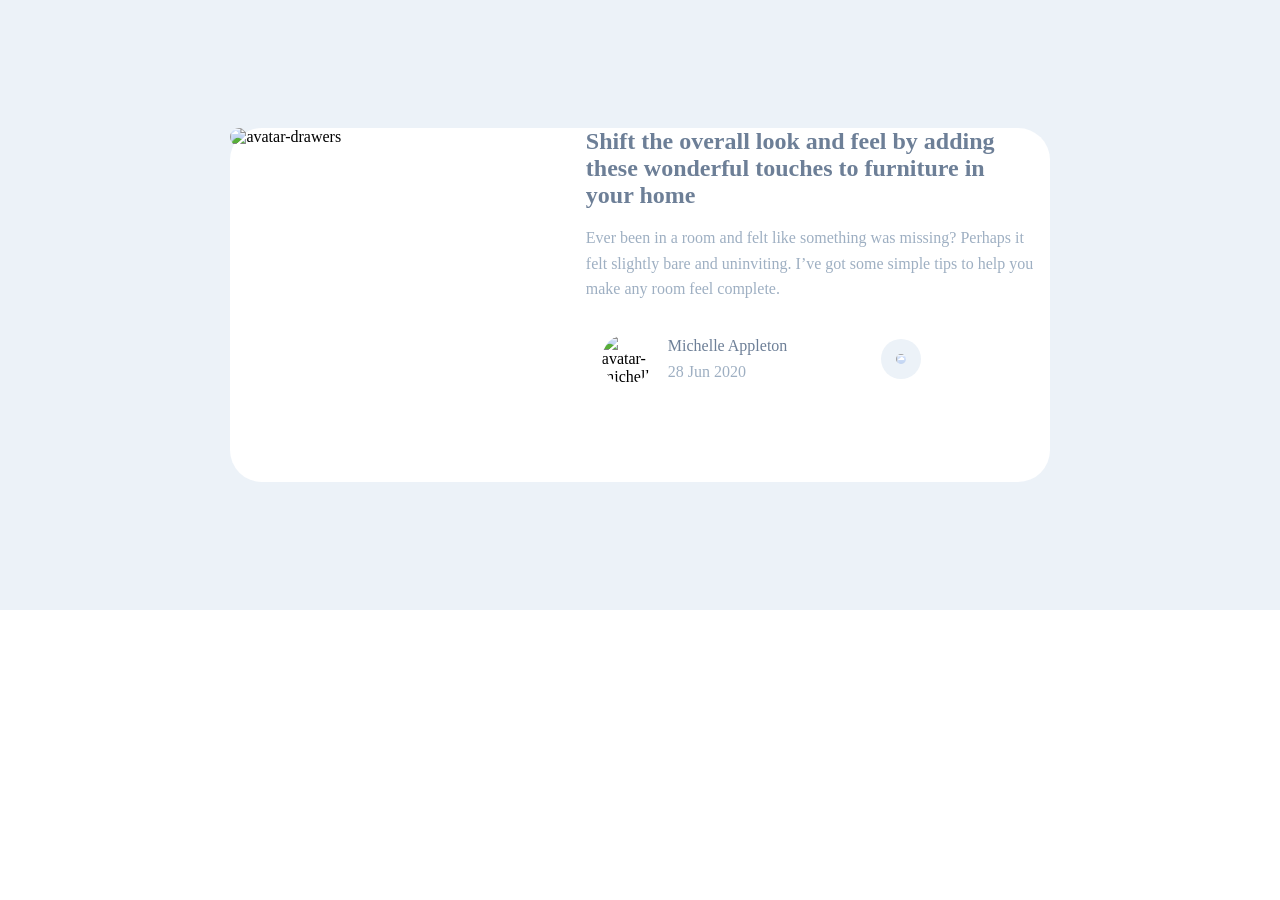
==== index.html @ 8f748bbc "refactor: update icon visibility handling for share buttons" ====
<!doctype html>
<html lang="en">
  <head>
    <meta charset="UTF-8" />
    <meta name="viewport" content="width=device-width, initial-scale=1.0" />
    <title>article-preview-component-master</title>
    <link rel="stylesheet" href="style.css" />
    <link
      rel="shortcut icon"
      href="./images/favicon-32x32.png"
      type="image/x-icon"
    />
  </head>
  <body>
    <main>
      <section>
        <div class="rightside">
          <img src="./images/drawers.jpg" alt="avatar-drawers" />
        </div>
        <div class="content">
          <h2>
            Shift the overall look and feel by adding these wonderful touches to
            furniture in your home
          </h2>
          <p>
            Ever been in a room and felt like something was missing? Perhaps it
            felt slightly bare and uninviting. I’ve got some simple tips to help
            you make any room feel complete.
          </p>
          <div class="author">
            <img src="./images/avatar-michelle.jpg" alt="avatar-michelle" />
            <div class="author-info">
              <p>Michelle Appleton</p>
              <span>28 Jun 2020</span>
            </div>
            <button class="button">
              <img src="./images/icon-share.svg" alt="share" />
            </button>
          </div>
          <div class="icons icon--nonvisible">
            <p>share</p>
            <img src="./images/icon-pinterest.svg" alt="pinterest" />
            <img src="./images/icon-facebook.svg" alt="facebook" />
            <img src="./images/icon-twitter.svg" alt="twitter" />
          </div>
        </div>
      </section>
    </main>
    <script src="./main.js" async></script>
  </body>
</html>
---- style.css ----
@import url("https://fonts.googleapis.com/css2?family=Manrope:wght@200..800&family=Young+Serif&display=swap");

.young-serif-regular {
  font-family: "Manrope", sans-serif;
  font-optical-sizing: auto;
  font-style: normal;
}

* {
  margin: 0%;
  padding: 0%;
  box-sizing: border-box;
}

:root {
  --main-background: hsl(210, 46%, 95%);
  --text-section: hsl(212, 23%, 69%);
  --social-background: hsl(217, 19%, 35%);
  --text-color: hsl(214, 17%, 51%);
}
body {
  font-family: young-serif-regular sans-serif;
}
main {
  background-color: var(--main-background);
  display: flex;
  justify-content: center;
  align-items: center;
  padding: 10%;
}
section {
  width: 80%;
  background-color: white;
  display: grid;
  grid-template-columns: repeat(2, 1fr);
  border-radius: 2em;
}
.rightside {
  width: 100%;
}
.rightside img {
  width: 100%;
  border-radius: 3em 0 0 3em;
}
.content {
  display: grid;
  grid-template-rows: repeat(auto-fill, minmax(1fr, 100px));
  align-content: center;
  padding: 0 1em;
  gap: 1em;
}
.content h2 {
  color: var(--text-color);
}
.content p,
span {
  color: var(--text-section);
  line-height: 1.6em;
}
.author {
  display: flex;
  justify-content: start;
  align-items: center;
  opacity: 1;
  visibility: visible;
  transition:
    opacity 0.3s ease,
    visibility 0.3s ease;
}
.author.is-hidden {
  opacity: 0;
  visibility: hidden;
}
.author p {
  color: var(--text-color);
  font: bold;
}
.author img {
  width: 50px;
  height: 50px;
  margin: 1em;
  border-radius: 50%;
}
button {
  background-color: var(--main-background);
  border: none;
  border-radius: 50%;
  margin-left: 7em;
  width: 40px;
  height: 40px;
  cursor: pointer;
  display: flex;
  justify-content: center;
  align-items: center;
}
button img {
  width: 10px !important;
  height: 10px !important;
}
.icons {
  background-color: var(--text-color);
  display: flex;
  width: fit-content;
  padding: 1em;
  border-radius: 1em;
  gap: 2em;
  transform: translate(200px, -170px);
}
.icon--nonvisible {
  visibility: hidden;
}
.icon--visible {
  visibility: visible;
}
.icons::after {
  content: "▼";
  color: var(--text-color);
  transform: translate(-160px, 30px);
  font-size: 1em;
}
.icons p {
  text-transform: capitalize;
  letter-spacing: 1em;
}

@media screen and (max-width: 1000px) {
  section {
    width: 100%;
    grid-template-columns: repeat(1, 1fr);
  }

  .rightside img {
    border-radius: 3em 3em 0 0em;
    width: 100%;
  }
  .icons {
    width: 100%;
    transform: translate(100px, -170px);
  }
  .author {
    font-size: 13px;
  }
  button {
    margin-left: 2em;
  }
  .icons-small-screen {
    transform: translate(-10px, 0);
    width: 100%;
    border-radius: 0 0 2em 2em;
    visibility: visible;
  }
  .icons p {
    letter-spacing: 0em;
  }
  .icons img {
    width: 20px;
    height: 20px;
  }
}
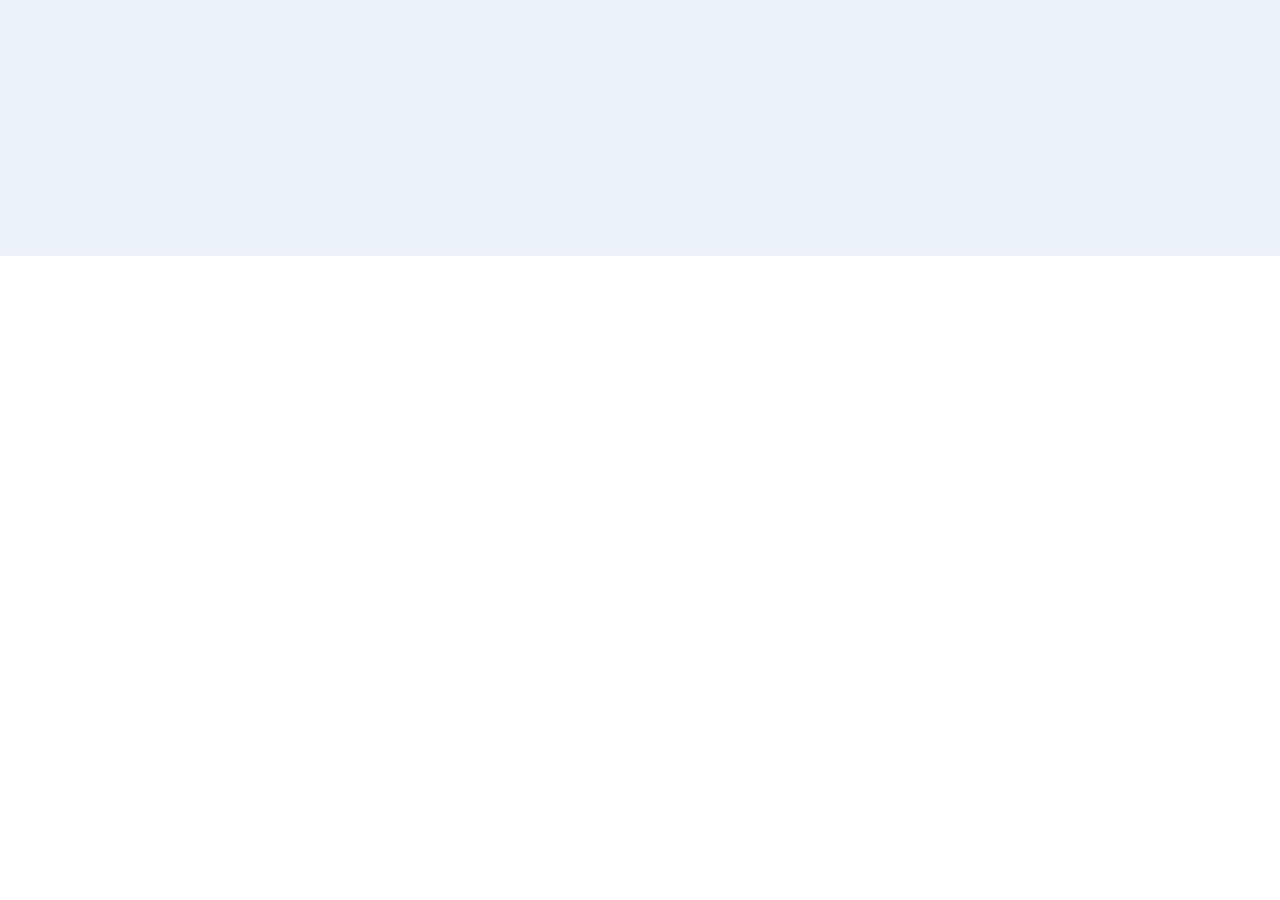
==== commit 9ee467b9: "add link of (style & favico ) and script tags" ====
--- a/index.html
+++ b/index.html
@@ -3,49 +3,18 @@
   <head>
     <meta charset="UTF-8" />
     <meta name="viewport" content="width=device-width, initial-scale=1.0" />
-    <title>article-preview-component-master</title>
+    <title>newsletter-sign-up-with-success-massage</title>
     <link rel="stylesheet" href="style.css" />
     <link
       rel="shortcut icon"
-      href="./images/favicon-32x32.png"
+      href="./assets/images/favicon-32x32.png"
       type="image/x-icon"
     />
   </head>
   <body>
     <main>
-      <section>
-        <div class="rightside">
-          <img src="./images/drawers.jpg" alt="avatar-drawers" />
-        </div>
-        <div class="content">
-          <h2>
-            Shift the overall look and feel by adding these wonderful touches to
-            furniture in your home
-          </h2>
-          <p>
-            Ever been in a room and felt like something was missing? Perhaps it
-            felt slightly bare and uninviting. I’ve got some simple tips to help
-            you make any room feel complete.
-          </p>
-          <div class="author">
-            <img src="./images/avatar-michelle.jpg" alt="avatar-michelle" />
-            <div class="author-info">
-              <p>Michelle Appleton</p>
-              <span>28 Jun 2020</span>
-            </div>
-            <button class="button">
-              <img src="./images/icon-share.svg" alt="share" />
-            </button>
-          </div>
-          <div class="icons icon--nonvisible">
-            <p>share</p>
-            <img src="./images/icon-pinterest.svg" alt="pinterest" />
-            <img src="./images/icon-facebook.svg" alt="facebook" />
-            <img src="./images/icon-twitter.svg" alt="twitter" />
-          </div>
-        </div>
-      </section>
+        
     </main>
-    <script src="./main.js" async></script>
+    <script src="./main.js"></script>
   </body>
 </html>
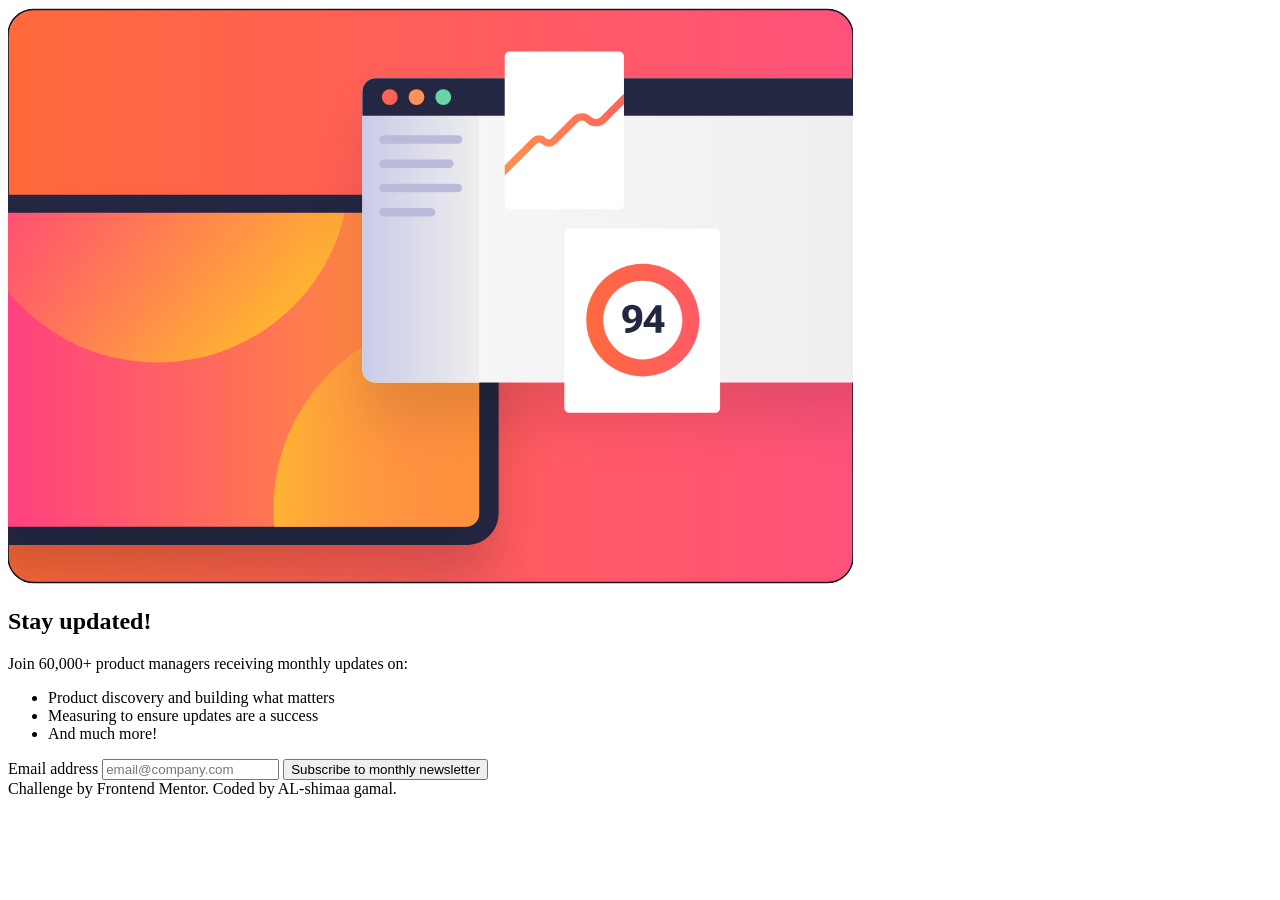
==== commit c7c8999c: "put the main text in index page , repaire css and script files" ====
--- a/index.html
+++ b/index.html
@@ -13,8 +13,41 @@
   </head>
   <body>
     <main>
-        
+      <section>
+        <aside>
+          <img
+            src="./assets/images/illustration-sign-up-desktop.svg"
+            alt="illustration"
+            srcset="
+              ./assets/images/illustration-sign-up-tablet.svg 800w,
+              ./assets/images/illustration-sign-up-tablet.svg 400w
+            "
+          />
+        </aside>
+        <div class="content">
+          <h1>Stay updated!</h1>
+          <p>Join 60,000+ product managers receiving monthly updates on:</p>
+          <ul>
+            <li>Product discovery and building what matters</li>
+            <li>Measuring to ensure updates are a success</li>
+            <li>And much more!</li>
+          </ul>
+          <form>
+            <label for="mail">
+              Email address
+              <input
+                type="email"
+                name="mail"
+                id="mail"
+                placeholder="email@company.com "
+              />
+            </label>
+            <button type="submit">Subscribe to monthly newsletter</button>
+          </form>
+        </div>
+      </section>
     </main>
+    <footer>Challenge by Frontend Mentor. Coded by AL-shimaa gamal.</footer>
     <script src="./main.js"></script>
   </body>
 </html>
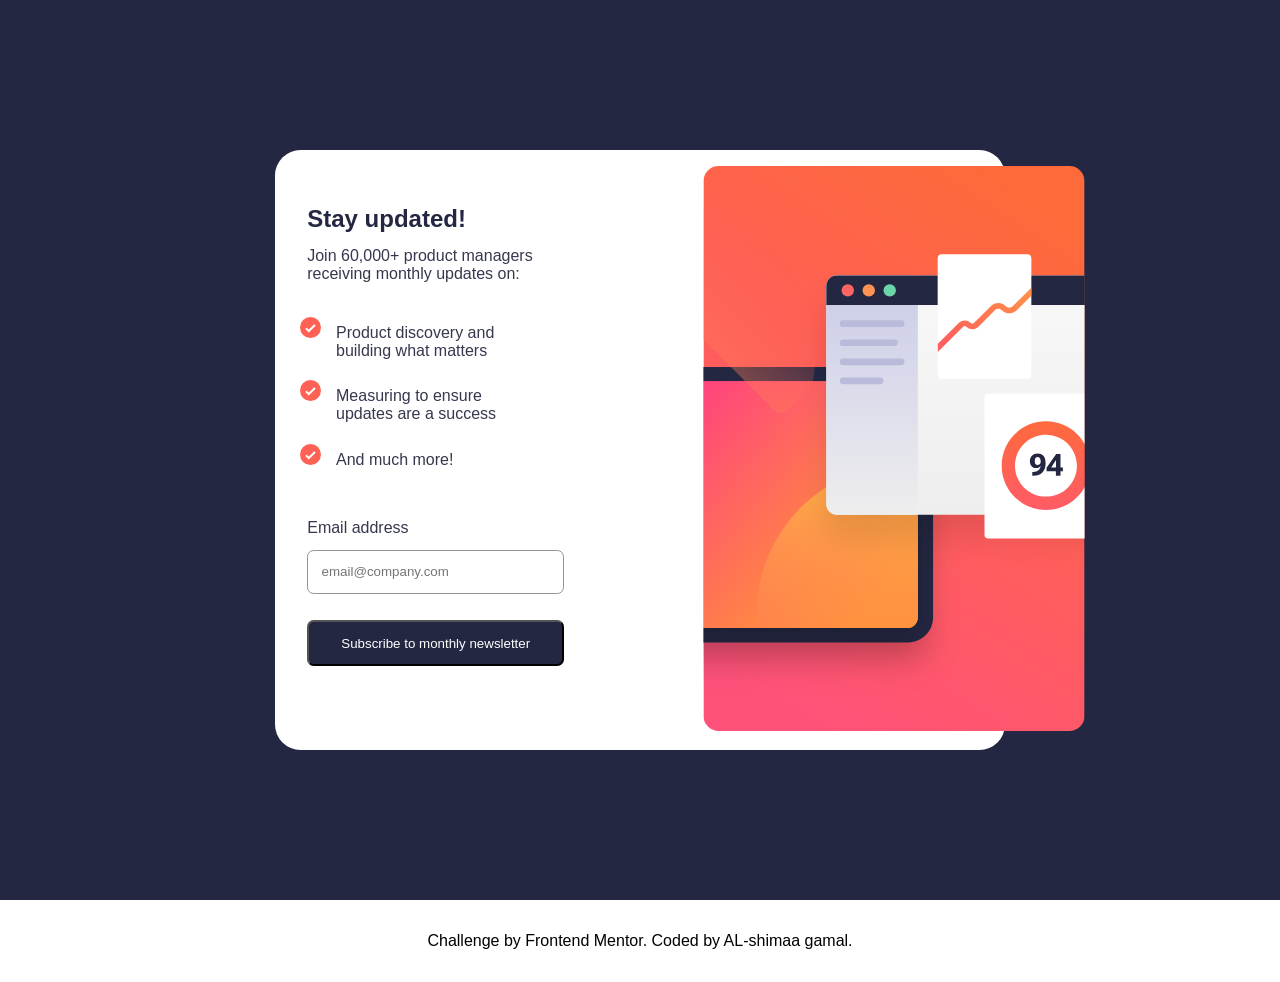
==== commit d52038dd: "add style for design , some classes in html   and error section" ====
--- a/index.html
+++ b/index.html
@@ -16,11 +16,12 @@
       <section>
         <aside>
           <img
+            class="illustration"
             src="./assets/images/illustration-sign-up-desktop.svg"
             alt="illustration"
             srcset="
-              ./assets/images/illustration-sign-up-tablet.svg 800w,
-              ./assets/images/illustration-sign-up-tablet.svg 400w
+              ./assets/images/illustration-sign-up-tablet.svg 
+              ./assets/images/illustration-sign-up-mobile.svg 
             "
           />
         </aside>
@@ -33,15 +34,15 @@
             <li>And much more!</li>
           </ul>
           <form>
-            <label for="mail">
-              Email address
-              <input
-                type="email"
-                name="mail"
-                id="mail"
-                placeholder="email@company.com "
-              />
-            </label>
+            <label for="mail"> Email address </label>
+            <span class="error"> valid email required </span>
+            <input
+              type="email"
+              name="mail"
+              id="mail"
+              placeholder="email@company.com "
+            />
+
             <button type="submit">Subscribe to monthly newsletter</button>
           </form>
         </div>
--- a/style.css
+++ b/style.css
@@ -0,0 +1,161 @@
+* {
+  margin: 0;
+  padding: 0;
+  box-sizing: border-box;
+}
+:root {
+  --error-color: hsl(4, 100%, 67%);
+  --Blue-800: hsl(234, 29%, 20%);
+  --Blue-700: hsl(235, 18%, 26%);
+  --Grey: hsl(0, 0%, 58%);
+  --White: hsl(0, 0%, 100%);
+}
+body {
+  font-family: "Roboto", sans-serif;
+}
+main {
+  width: 100%;
+  height: 100vh;
+  background-color: var(--Blue-800);
+  display: flex;
+  justify-content: center;
+  align-items: center;
+  padding: 2em;
+}
+section {
+  width: 60%;
+  height: 600px;
+  background-color: var(--White);
+  border-radius: 1.6em;
+  display: flex;
+  justify-content: center;
+  align-items: center;
+}
+section :nth-child(1) {
+  order: 2;
+}
+section :nth-child(2) {
+  order: 1;
+}
+aside {
+  width: 56%;
+  margin: 4em 0;
+}
+.illustration {
+  width: 596px;
+  height: 565px;
+}
+.content {
+  order: 1;
+  padding: 2em;
+  color: var(--Blue-700);
+}
+h1 {
+  padding-bottom: 0.6em;
+  color: var(--Blue-800);
+}
+p {
+  color: var(--Blue-700);
+}
+ul {
+  list-style-image: url(./assets/images/icon-list.svg);
+  padding: 1.3em;
+}
+li {
+  margin: 0.3em 0;
+  padding: 0.5em;
+}
+form {
+  padding: 1em 0;
+}
+label {
+  font: bold;
+  display: inline-block;
+}
+input {
+  width: 100%;
+  padding: 1em;
+  margin: 1em 0;
+  border: 1px solid var(--Grey);
+  border-radius: 0.5em;
+}
+
+input:hover {
+  border: 1px solid var(--error-color) !important;
+  box-shadow: 2px 2px 5px var(--error-color);
+}
+input:focus {
+  border: 1px solid var(--error-color) !important;
+  box-shadow: 2px 2px 5px var(--error-color);
+}
+button {
+  background-color: var(--Blue-800);
+  color: var(--White);
+  width: 100%;
+  padding: 1em;
+  margin: 1em 0;
+  border-radius: 0.5em;
+}
+.error {
+  visibility: hidden;
+  font-size: 12px;
+  color: red;
+  float: right;
+}
+footer {
+  text-align: center;
+  margin: 2em;
+}
+@media screen and (max-width: 1138px) {
+  main {
+    height: 100%;
+    padding: 3em;
+  }
+  section {
+    width: 70%;
+    height: 100%;
+    flex-direction: column;
+    margin-bottom: 4em;
+    padding: 0%;
+  }
+  section :nth-child(1) {
+    order: 1;
+  }
+  section :nth-child(2) {
+    order: 2;
+  }
+  aside {
+    width: 63vw;
+    margin: 0;
+  }
+  .illustration {
+    width: 100%;
+    height: 100%;
+  }
+}
+@media screen and (max-width: 800px) {
+  main {
+    height: 100%;
+    padding: 0;
+  }
+  section {
+    width: 100%;
+    height: 100%;
+    flex-direction: column;
+    margin-bottom: 4em;
+  }
+  section :nth-child(1) {
+    order: 1;
+  }
+  section :nth-child(2) {
+    order: 2;
+  }
+  aside {
+    width: 99.999%;
+    margin: 0;
+  }
+  .illustration {
+    width: 100%;
+    height: 100%;
+  }
+}
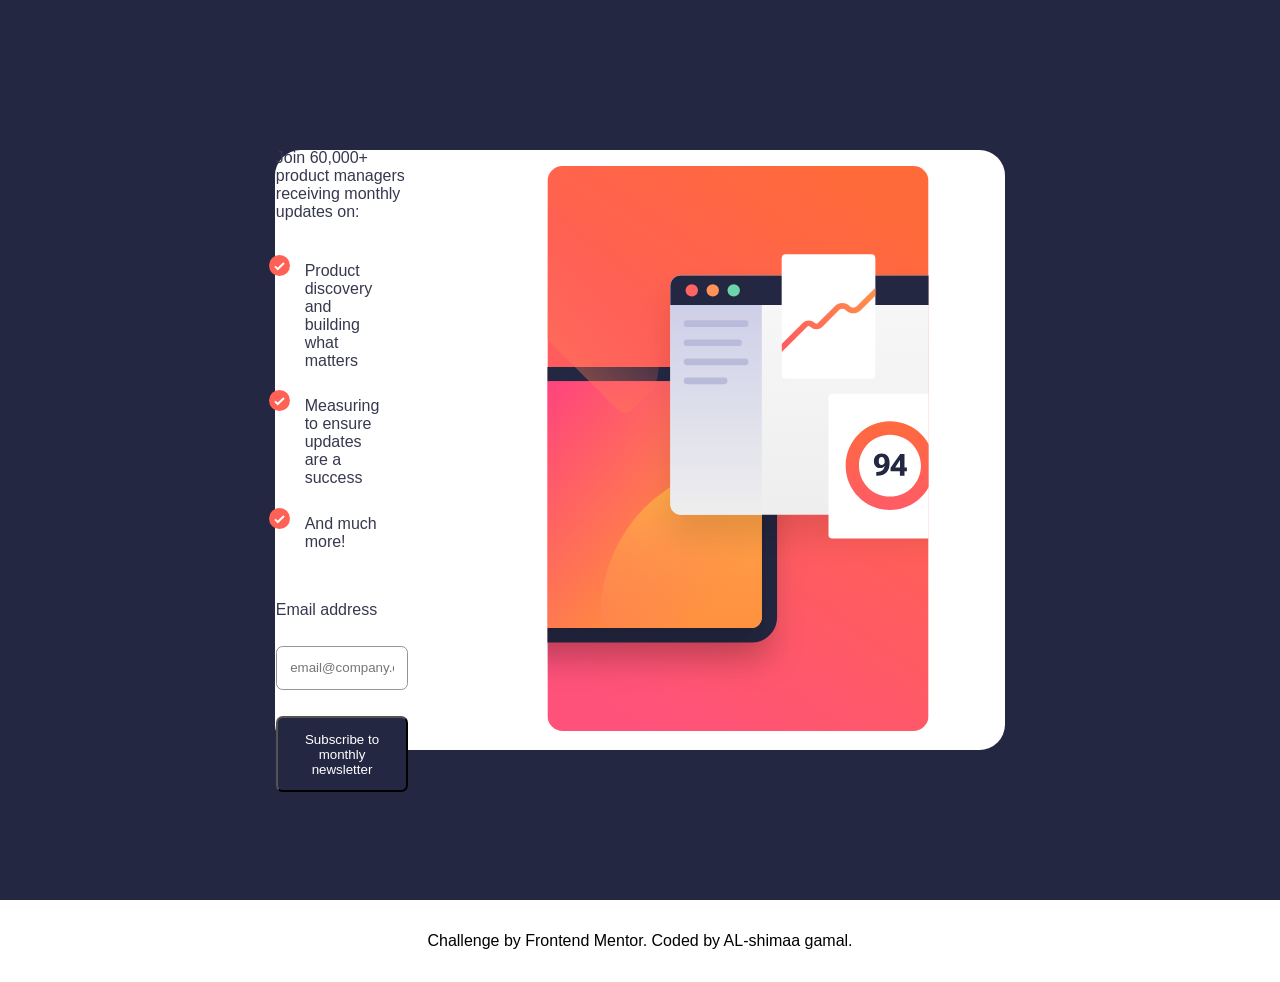
==== commit f5befb6d: "remove aside tage replace it with div & update class style" ====
--- a/index.html
+++ b/index.html
@@ -12,19 +12,25 @@
     />
   </head>
   <body>
-    <main>
+    <main class="main">
       <section>
-        <aside>
-          <img
-            class="illustration"
-            src="./assets/images/illustration-sign-up-desktop.svg"
-            alt="illustration"
-            srcset="
-              ./assets/images/illustration-sign-up-tablet.svg 
-              ./assets/images/illustration-sign-up-mobile.svg 
-            "
-          />
-        </aside>
+        <div class="aside">
+          <picture>
+            <source
+              media="(max-width: 575px)"
+              srcset="./assets/images/illustration-sign-up-mobile.svg"
+            />
+            <source
+              media="(max-width: 991px)"
+              srcset="./assets/images/illustration-sign-up-tablet.svg"
+            />
+            <img
+              class="illustration"
+              src="./assets/images/illustration-sign-up-desktop.svg"
+              alt="illustration"
+            />
+          </picture>
+        </div>
         <div class="content">
           <h1>Stay updated!</h1>
           <p>Join 60,000+ product managers receiving monthly updates on:</p>
@@ -40,12 +46,16 @@
               type="email"
               name="mail"
               id="mail"
+              required
               placeholder="email@company.com "
             />
 
-            <button type="submit">Subscribe to monthly newsletter</button>
-          </form>
-        </div>
+            <button class="submit" href="#" type="submit">
+              Subscribe to monthly newsletter
+            </button>
+            <form/>
+
+  </div>
       </section>
     </main>
     <footer>Challenge by Frontend Mentor. Coded by AL-shimaa gamal.</footer>
--- a/style.css
+++ b/style.css
@@ -37,9 +37,8 @@
 section :nth-child(2) {
   order: 1;
 }
-aside {
-  width: 56%;
-  margin: 4em 0;
+.aside {
+  width: 99.9%;
 }
 .illustration {
   width: 596px;
@@ -69,7 +68,6 @@
   padding: 1em 0;
 }
 label {
-  font: bold;
   display: inline-block;
 }
 input {
@@ -81,32 +79,45 @@
 }
 
 input:hover {
-  border: 1px solid var(--error-color) !important;
+  border: 1px solid var(--error-color);
   box-shadow: 2px 2px 5px var(--error-color);
 }
 input:focus {
-  border: 1px solid var(--error-color) !important;
+  border: 1px solid var(--error-color);
   box-shadow: 2px 2px 5px var(--error-color);
 }
-button {
+.submit {
+  text-decoration: none;
   background-color: var(--Blue-800);
   color: var(--White);
   width: 100%;
   padding: 1em;
   margin: 1em 0;
   border-radius: 0.5em;
+  cursor: pointer;
+}
+button:hover {
+  background-image: linear-gradient(
+    to right,
+    var(--error-color),
+    rgb(241, 200, 124)
+  );
 }
 .error {
   visibility: hidden;
   font-size: 12px;
   color: red;
   float: right;
+  transition:
+    all 200ms,
+    opacity 400ms;
 }
 footer {
   text-align: center;
   margin: 2em;
 }
-@media screen and (max-width: 1138px) {
+
+@media screen and (max-width: 71.125rem) {
   main {
     height: 100%;
     padding: 3em;
@@ -124,16 +135,15 @@
   section :nth-child(2) {
     order: 2;
   }
-  aside {
-    width: 63vw;
-    margin: 0;
+  .aside {
+    width: 100%;
   }
   .illustration {
     width: 100%;
     height: 100%;
   }
 }
-@media screen and (max-width: 800px) {
+@media screen and (max-width: 48rem) {
   main {
     height: 100%;
     padding: 0;
@@ -150,9 +160,8 @@
   section :nth-child(2) {
     order: 2;
   }
-  aside {
+  .aside {
     width: 99.999%;
-    margin: 0;
   }
   .illustration {
     width: 100%;
